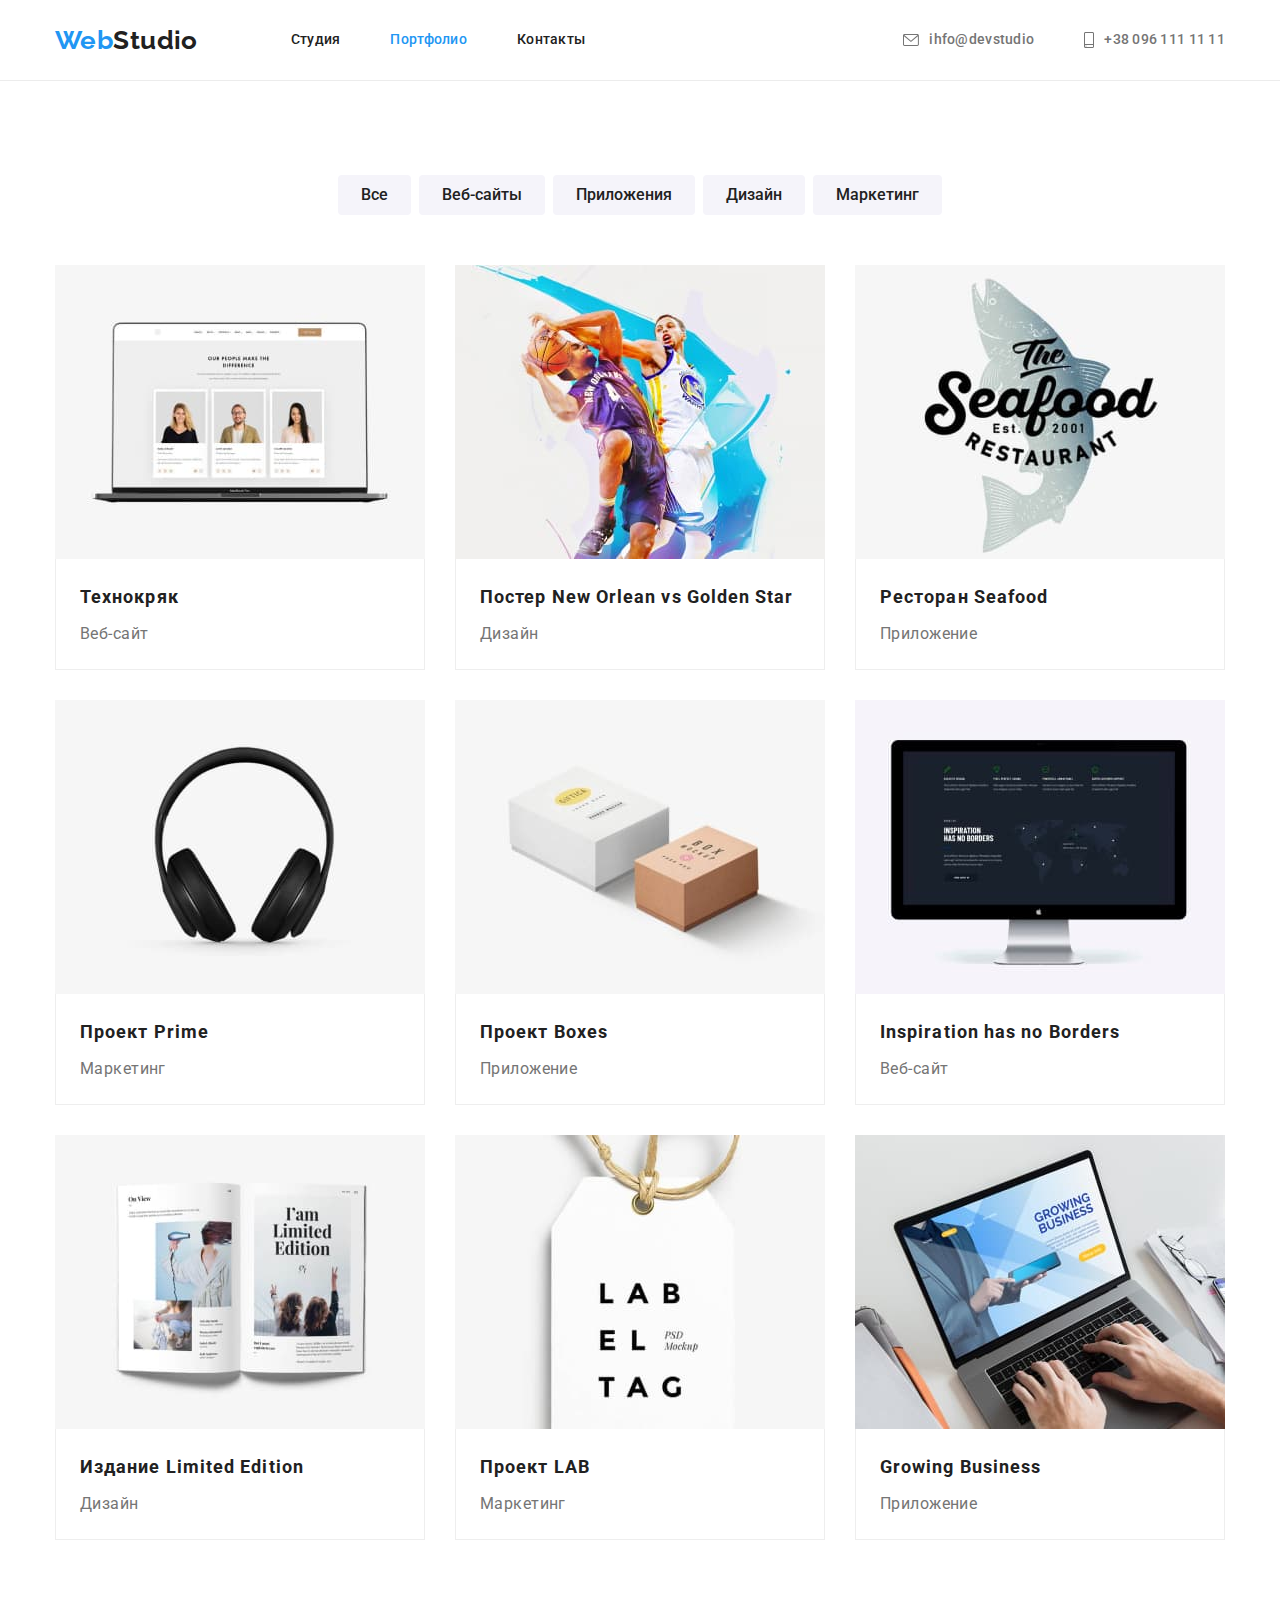
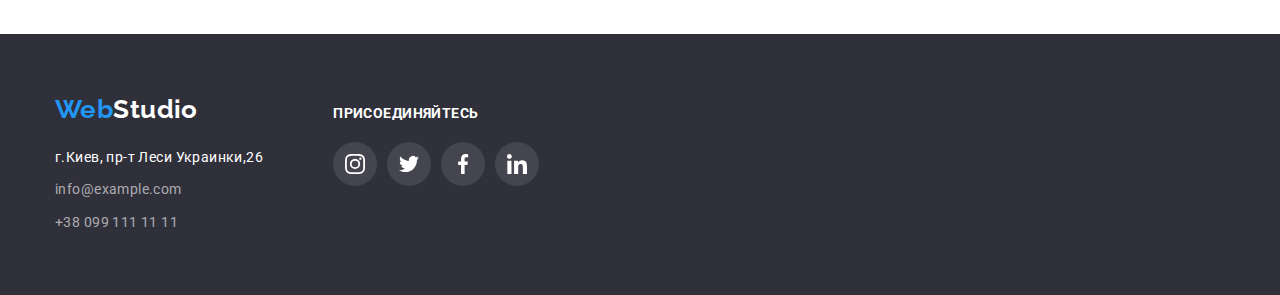
==== portfolio.html @ 52fa8c72 "копирует" ====
<!DOCTYPE html>
<html lang="ru">

<head>
    <meta charset="UTF-8">
    <meta http-equiv="X-UA-Compatible" content="IE=edge">
    <meta name="viewport" content="width=device-width, initial-scale=1.0">
    <title>Портфолио</title>
    <link rel="preconnect" href="https://fonts.gstatic.com">
    <link
        href="https://fonts.googleapis.com/css2?family=Raleway:wght@700&family=Roboto:wght@400;500;700;900&display=swap"
        rel="stylesheet">
        <link rel="stylesheet" href="https://cdnjs.cloudflare.com/ajax/libs/modern-normalize/1.0.0/modern-normalize.min.css">
    <link rel="stylesheet" href="./css/styles.css">
</head>

<body>

    <header class="page-header">
        <div class="container main-nav">
        <nav class="navigation">
            <a href="#" class="gen-logo">Web<span class="logo2">Studio</span></a>
            <ul class="site-nav list">
                <li class="nav-item"><a href="./index.html" class="link ">Студия</a></li>
                <li class="nav-item"><a href="#" class="link current">Портфолио</a></li>
                <li class="nav-item"><a href="#" class="link">Контакты</a></li>

            </ul>
        </nav>
        <div class="mini-icons">
            <ul class="contacts list">
                <li class="contact-item">
                    <a href="mailto:ihfo@devstudio" class="mini-icon link">
                        <svg class="contact-icon" width="16" height="12">
                            <use href="./images/icons.svg#icon-envelope">
                            </use>
                        </svg>
                        ihfo@devstudio</a>
                </li>
        
                <li class="contact-item">
                    <a href="tel:+380961111111" class="mini-icon link">
                        <svg class="contact-icon" width="10" height="16">
                            <use href="./images/icons.svg#icon-smartphone">
                            </use>
                        </svg>
                        +38 096 111 11 11</a>
                </li>
            </ul>
        </div>
        </div>
        </header>
    <main>
        <!--  -->
        
            <section class="section">
                <div class="container">
                <h2 hidden>Фильтр</h2>
                <ul class="filter list">
                    <li class="filter-btn"><button type="button" class="link">Все</button></li>
                    <li class="filter-btn"><button type="button" class="link">Веб-сайты</button></li>
                    <li class="filter-btn"><button type="button" class="link">Приложения</button></li>
                    <li class="filter-btn"><button type="button" class="link">Дизайн</button></li>
                    <li class="filter-btn"><button type="button" class="link">Маркетинг</button></li>
                </ul>
                <ul class="items list">
                    <li class="cards">
                        <article class="card-article">
                        <div class="card-thumb"> 
                             <img src="./images/website-laptop.jpg" alt="веб-сайт технокряк" width="370" height="294">
                        </div>
                        <div class="card-content">
                            <h3 class="item">Технокряк</h3>
                            <p class="item-text">Веб-сайт</p>
                        </div>
                        </article>
                    </li>

                    <li class="cards">
                        <article class="card-article">
                            <div class="card-thumb">
                              <img src="./images/design-poster.jpg" alt="дизайн постер" width="370" height="294">
                            </div>
                        <div class="card-content">
                        <h3 class="item">Постер New Orlean vs Golden Star</h3>
                        <p class="item-text">Дизайн</p>
                        </div>
                        </article>
                    </li>

                    <li class="cards">
                        <article class="card-article">
                            <div class="card-thumb">
                               <img src="./images/application-restaurant.jpg" alt="приложение ресторан" width="370" height="294">
                             </div>
                        <div class="card-content">
                        <h3 class="item">Ресторан Seafood</h3>
                        <p class="item-text">Приложение</p>
                        </div>
                        </article>
                    </li>
                    
                    <li class="cards">
                        <article class="card-article">
                            <div class="card-thumb">
                               <img src="./images/marketing-prime.jpg" alt="маркетинг прайм" width="370" height="294">
                           </div>
                        <div class="card-content">
                        <h3 class="item">Проект Prime</h3>
                        <p class="item-text">Маркетинг</p>
                        </div>
                        </article>
                    </li>

                    <li class="cards">
                        <article class="card-article">
                            <div class="card-thumb">
                             <img src="./images/application-boxes.jpg" alt="приложение коробки" width="370" height="294">
                          </div>
                        <div class="card-content">
                        <h3 class="item">Проект Boxes</h3>
                        <p class="item-text">Приложение</p>
                        </div>
                        </article>
                    </li>

                    <li class="cards">
                        <article class="card-article">
                            <div class="card-thumb">
                            <img src="./images/website-inspiration.jpg" alt="веб-сайт вдохновение" width="370" height="294">
                           </div>
                        <div class="card-content">
                        <h3 class="item">Inspiration has no Borders</h3>
                        <p class="item-text">Веб-сайт</p>
                       </div>
                       </article>
                    </li>

                    <li class="cards">
                        <article class="card-article">
                            <div class="card-thumb">
                              <img src="./images/design-limited.jpg" alt="дизайн издание" width="370" height="294">
                           </div>
                        <div class="card-content">
                        <h3 class="item">Издание Limited Edition</h3>
                        <p class="item-text">Дизайн</p>
                        </div>
                        </article>
                    </li>

                    <li class="cards">
                        <article class="card-article">
                            <div class="card-thumb">
                              <img src="./images/marketing-lab.jpg" alt="маркетинг лаб" width="370" height="294">
                           </div>
                        <div class="card-content">
                        <h3 class="item">Проект LAB</h3>
                        <p class="item-text">Маркетинг</p>
                        </div>
                        </article>
                    </li>
                    
                    <li class="cards">
                        <article class="card-article">
                            <div class="card-thumb">
                             <img src="./images/application-growing.jpg" alt="приложение бизнес" width="370" height="294">
                           </div>
                        <div class="card-content">
                        <h3 class="item">Growing Business</h3>
                        <p class="item-text">Приложение</p>
                        </div>
                        </article>
                    </li>
                </ul>
                </div>
            </section>
        
        <!--/  -->
    </main>
   
        <footer class="basement">
            <!-- contacts -->
                <div class="container main-footer">
                <section class="details">
                    <a href="#" class="gen-logo">Web<span class="logo3">Studio</span></a>
                    <address class="address-footer">
                        <p class="address"> г.Киев, пр-т Леси Украинки,26</p>
                        <ul class="detail list">
                            <li>
                                <a href="mailto:info@example.com" class="link">info@example.com</a>
                            </li>
                            <li>
                                <a href="tel:+380991111111" class="link">+38 099 111 11 11</a>
                            </li>
                        </ul>
                    </address>
                </section>
                <section class="join">
                    <h3 class="join-title">Присоединяйтесь</h3>
                    <ul class="join-list list">
                        <li class="join-links">
                            <a href="" class="link join-link" aria-label="Инстаграм">
                                <svg class="join-icon">
                                    <use href="./images/icons.svg#icon-instagram"></use>
                                </svg>
                            </a>
                        </li>
                        <li class="join-links">
                            <a href="" class="link join-link" aria-label="Твиттер">
                                <svg class="join-icon">
                                    <use href="./images/icons.svg#icon-twitter"></use>
                                </svg>
                            </a>
                        </li>
                        <li class="join-links">
                            <a href="" class="link join-link" aria-label="Фейсбук">
                                <svg class="join-icon">
                                    <use href="./images/icons.svg#icon-facebook"></use>
                                </svg>
                            </a>
                        </li>
                        <li class="join-links">
                            <a href="" class="link join-link" aria-label="Линкедин">
                                <svg class="join-icon">
                                    <use href="./images/icons.svg#icon-linkedin"></use>
                                </svg>
                            </a>
                        </li>
                    </ul>
                </section>
            </div>
            <!-- /contacts -->
        </footer>
   
</body>

</html>
---- css/styles.css ----
/* цвет основного текста #212121; */
/* вторичный цвет текста #757575; */
/* белый #FFFFFF; */
/* акцент синий #2196F3; */
/* контакты футер rgba(255, 255, 255, 0.6); */
/* основной цвет фона #FFFFFFF; */
/* вторичный цвет фона #2F303A;*/
/* дополнительный цвет фона #F5F4FA; */
:root {
  --primary-text-color: #757575;
  --title-text-color: #212121;
  --accent-color: #2196f3;
  --white-color: #ffffff;
  --background-color: #ffffff;
  --background-grey: #f5f4fa;
  --background-dark: #2f303a;
  --transparent-white: rgba(255, 255, 255, 0.6);
  --header-border: rgba(236, 236, 236, 1);
  --card-border: #EEEEEE;
  --icon-color: rgba(175, 177, 184, 1); 
}
body {
  color: var(--primary-text-color);
  background-color: var(--background-color);
  font-family: Roboto, sans-serif;
  font-size: 14px;
  line-height: 1.71;
  letter-spacing: 0.03em;
}

/* utilites */
.list {
  padding: 0;
  margin: 0;
  list-style: none;
}

img {
  display: block;
  }

.container {
  margin-left: auto;
  margin-right: auto;
  width: 1200px;
  padding-left: 15px;
  padding-right: 15px;
  }

/* page header */

.page-header {
background-color: var (var(--white-color));
border-bottom: 1px solid var(--header-border);
}

/* logo */
 .contacts .link:hover,
.contacts .link:focus {
color: var(--accent-color);

}
/* 
.contact-icon {
  
width: 16px;
height: 12px;
margin-right: 10px;

fill: var(--primary-text-color);
}

.contact-icon:hover {
fill: var(--accent-color);
}

.pro:hover{
  color: var(--accent-color);
  fill: var(--accent-color);
} */


.gen-logo {
  color: var(--accent-color);
  text-decoration: none;
  font-family: Raleway; sans-serif;
  font-weight: 700;
  font-size: 26px;
  line-height: 1.19;
}

.logo2 {
  color: var(--title-text-color);
}
.logo3 {
  color: var(--white-color);
}

 .main-nav {
  display: flex;
  align-items: center;
} 
.navigation {
  display:flex;
  align-items: center;
  
}


/* site nav */
.site-nav {
  display: flex;
  margin-left: 93px;
}

.site-nav .nav-item + .nav-item{
  margin-left: 50px;
}

.site-nav .link.current {
  color: var(--accent-color);
}
.site-nav .link {
  display: block;
  padding-top: 32px;
  padding-bottom: 32px;

  color: var(--title-text-color);
  font-weight: 500;
  font-size: 14px;
  line-height: 1.14;
  letter-spacing: 0.02em;
  text-decoration: none;
}

.site-nav .link:hover,
.site-nav .link:focus {
  color: var(--accent-color);
}

/* hero */
.hero {
  padding-top: 200px;
  padding-bottom: 200px;
  text-align: center;
  background-color: rgba(196,196,196,1);
  
  max-width: 1600px;
  margin-left: auto;
  margin-right: auto;
  background-image: linear-gradient( to right ,
  rgba(47, 48, 58, 0.4),
  rgba(47, 48, 58, 0.4) ) , 
  url("../images/background-hero.jpg");
  background-repeat: no-repeat;
  background-position: center;
  background-size: cover;
}

.hero-list {
  margin-top: 0;
  margin-bottom: 30px;
  
  color: var(--white-color);
  font-weight: 900;
  font-size: 44px;
  line-height: 1.36;
  letter-spacing: 0.06em;
}



/* feature list */
.features {
  display: flex;
 }

.features .feature-item {
  width: 270px;
  margin-right: 30px;
  }

.features .feature-item:nth-child(4n){
  margin-right: 0;
  }
.icon-block {
  display: flex;
  justify-content: center;
  align-items: center;
  border-radius: 4px;
  height: 120px;
  background-color:rgba(245,244,250,1);
}
.features-icon{
  
  width: 70px;
  height: 70px;
}
  
.images-do {
  display:flex;
}

.images-do .image-do + .image-do {
  margin-left: 30px;
}

.cadres {
  display: flex;
   }


.our-cadres {

  box-shadow: 0px 1px 3px rgba(0, 0, 0, 0.12),
   0px 1px 1px rgba(0, 0, 0, 0.14), 
   0px 2px 1px rgba(0, 0, 0, 0.2);
  border-radius: 0px 0px 4px 4px;
  filter: drop-shadow(0px 4px 4px rgba(0, 0, 0, 0.25));
  
  width: 270px;
  background-color: var(--background-color);
}
.cadres .our-cadres + .our-cadres {
  margin-left: 30px;
}

.cadres-content {
  padding-top: 30px;
  padding-bottom: 30px;
  padding-left: 30px;
  padding-right: 30px;
  }


/* section and team */
.section-title,
.teams-title,
.clients-title {
  margin-top: 0;
  margin-bottom: 50px;

  color: var(--title-text-color);

  font-weight: 700;
  font-size: 36px;
  line-height: 1.16;
  text-align: center;
}
/* team */
.section.team {
  background-color: var(--background-grey);
}
.team-title {
  text-align: center;
  margin-top: 0;
  margin-bottom: 0; 


  color: var(--title-text-color);
  font-weight: 500;
  font-size: 16px;
  line-height: 1.19;
}
.team-dsr {
  margin-top: 10px;
  margin-bottom: 0px; 

  font-size: 16px;
  line-height: 1.19;
  text-align: center;
}

.actions {
  display: flex;
  justify-content: center;
  margin-top: 16px;
  
}
.actions .bits:not(:last-child) {
  margin-right: 10px;
}

.action {
  display: flex;
  justify-content: center;
  align-items: center; 
  width: 44px;
  height: 44px;
  
  color: var(--icon-color)
}

.btn-icon {
  fill:currentColor;
  }

.action:hover,
.action:focus {
  border-radius: 50%;
  background-color: var(--accent-color);
  color: var(--white-color);
}


/* features */
.feature-list {
  padding-top: 94px;
}

.feature-list .title {
  margin-top: 30px;
  margin-bottom: 10px;

  color: var(--title-text-color);
  font-weight: 700;
  font-size: 14px;
  line-height: 1.14;
  letter-spacing: 0.03em;
  text-transform: uppercase;

 }
 
 .feature-item p {
   margin-top: 0;
   margin-bottom: 0;
 }

 .section {
   padding-top: 94px;
   padding-bottom: 94px;
 }

 
/* button */
.btn-primary {
  display: inline-block;
  border-radius: 4px;
  border: 1px solid transparent;
  padding: 10px 32px;
  min-width: 200px;
    
  color: var(--white-color);
  background-color: var(--accent-color);
  font-weight: 700;
  font-size: 16px;
  line-height: 1.87;
  letter-spacing: 0.06em;
  cursor: pointer;
}

.regular-clients {
  display: flex;
  }
.regular-box {
    width: calc((100% * 30px) / 6);
}
  
.regular-box + .regular-box {
  margin-left: 30px;
}
.regular-client-link {
  display: flex;
  width: 170px;
  height: 90px;
  padding: 0;
  border-width: 1px;
  border-style: solid;
  border-color: var(--icon-color);
  border-radius: 4px;

  justify-content: center;
  align-items: center;

  color: var(--icon-color) ;
}

.client-icon {  
  fill: currentColor;
}

.regular-client-link:hover,
.regular-client-link:focus {
  color: var(--accent-color);
  border-color: var(--accent-color);
}



/* footer */
.basement {
 background-color: var(--background-dark);
}

/* contacts */
.contacts {
display: flex;
margin-left:auto; 
}

.contacts .contact-item + .contact-item{
  margin-left: 50px;
}

.mini-icons {
  margin-left: auto;
}

.contacts .link {
   display: flex;
  align-items: center;

  color: var(--primary-text-color);
  font-weight: 500;
  font-size: 14px;
  line-height: 1.14;
  letter-spacing: 0.02em;
  text-decoration: none;
}
 .contact-icon {
  display: block;
  margin-right: 10px;
  background-size: contain;
  background-position: center;

  fill: currentColor;
} 

.contacts .link:hover,
.contacts .link:focus {
  color: var(--accent-color);
}


/* portfolio */
.filter .link {
  display: inline-block;
  padding: 6px 22px;
  border-radius: 4px;
  min-width: 73px;

  border: 1px solid transparent;

  color: var(--title-text-color);
  background-color: var(--background-grey);
  font-weight: 500;
  font-size: 16px;
  line-height: 1.62;
  text-align: center;
  cursor: pointer;
 
}

.filter .link:hover,
.filter .link:focus {
  color: var(--white-color);
  background-color: var(--accent-color);
  box-shadow: 0px 3px 1px rgba(0, 0, 0, 0.1), 
  0px 1px 2px rgba(0, 0, 0, 0.08),
  0px 2px 2px rgba(0, 0, 0, 0.12);
  filter: drop-shadow(0px 4px 4px rgba(0, 0, 0, 0.25));
    
}

.filter {
  display: flex;
  justify-content: center;
  margin-bottom: 50px;
  }

.filter .filter-btn + .filter-btn {
  margin-left: 8px;
}

/* Items */

.items {
 display: flex;
 flex-wrap: wrap;
 }

.items > .cards {
  flex-basis: calc(100% / 3 - 30px);
  margin-right: 30px;
  margin-bottom: 30px;
  }

.items .cards:nth-child(3n){
  margin-right: 0;
  }

.items .cards:nth-last-child(-n + 3) {
  margin-bottom: 0;
}  

.card-content{
  padding: 20px 24px ;
  background: var(--white-color);
  box-sizing: border-box;
  
  border-right-width: 1px;
  border-right-style: solid;
  border-right-color: var(--card-border);
  
  border-bottom-width: 1px;
  border-bottom-style: solid;
  border-bottom-color: var(--card-border);
  
  border-left-width: 1px;
  border-left-style: solid;
  border-left-color: var(--card-border);
  
}

.card-content .item {
  margin-top: 0;
  margin-bottom: 0;
  
  color: var(--title-text-color);
  font-weight: 700;
  font-size: 18px;
  line-height: 2;
  letter-spacing: 0.06em;
}
.card-content .item-text {
  margin-top: 4px;
  margin-bottom: 0px;
    
  font-size: 16px;
  line-height: 1.87;
}

.items .cards:hover
{
  cursor: pointer;
  box-shadow: 0px 1px 1px rgba(0, 0, 0, 0.12), 
  0px 4px 4px rgba(0, 0, 0, 0.06), 
  1px 4px 6px rgba(0, 0, 0, 0.16);
  

}

.detail .link {
  display: flex;
   
  font-style: normal;
  font-size: 14px;
  line-height: 1.71;
  letter-spacing: 0.03em;
  color: var(--transparent-white);
  text-decoration: none;
}

.detail .link:hover,
.detail .link:focus {
  color: var(--accent-color);
}

.detail .link:last-child(2n) {
  padding-bottom: 60px;
}

.detail {
  margin-top: 9px;
}
.detail li:last-child {
  margin-top: 9px;
}

.address {
  margin-top: 0;
  margin-bottom: 0;

  font-style: normal;
  color: var(--white-color);
  font-size: 14px;
  line-height: 1.71;
}

.address-footer {
  margin-top: 20px;
}

.main-footer {
  display: flex;
  padding-top: 60px;
  padding-bottom: 60px;
  align-items: baseline;
}
/* Join */
.join-title {
  
  font-weight: 700;
  font-size: 14px;
  line-height: 1.14;
  text-transform: uppercase;
  margin-bottom: 20px;
  margin-top: 0;
  color: var(--white-color);
}

.join-list {
  display: flex;
  }
  .join {
    margin-left: 70px;
  }

.join-links+.join-links {
  margin-left: 10px;
}

.join-link {
  display: flex;
  justify-content: center;
  align-items: center;
  width: 44px;
  height: 44px;
  border-radius: 50%; 

  background-color: rgba(255, 255, 255, 0.1);
  color: var(--white-color);
}

.join-icon {
  width: 20px;
  height: 20px;
  fill: currentColor;
}

.join-link:hover,
.join-link:focus {
  background-color: var(--accent-color);
}
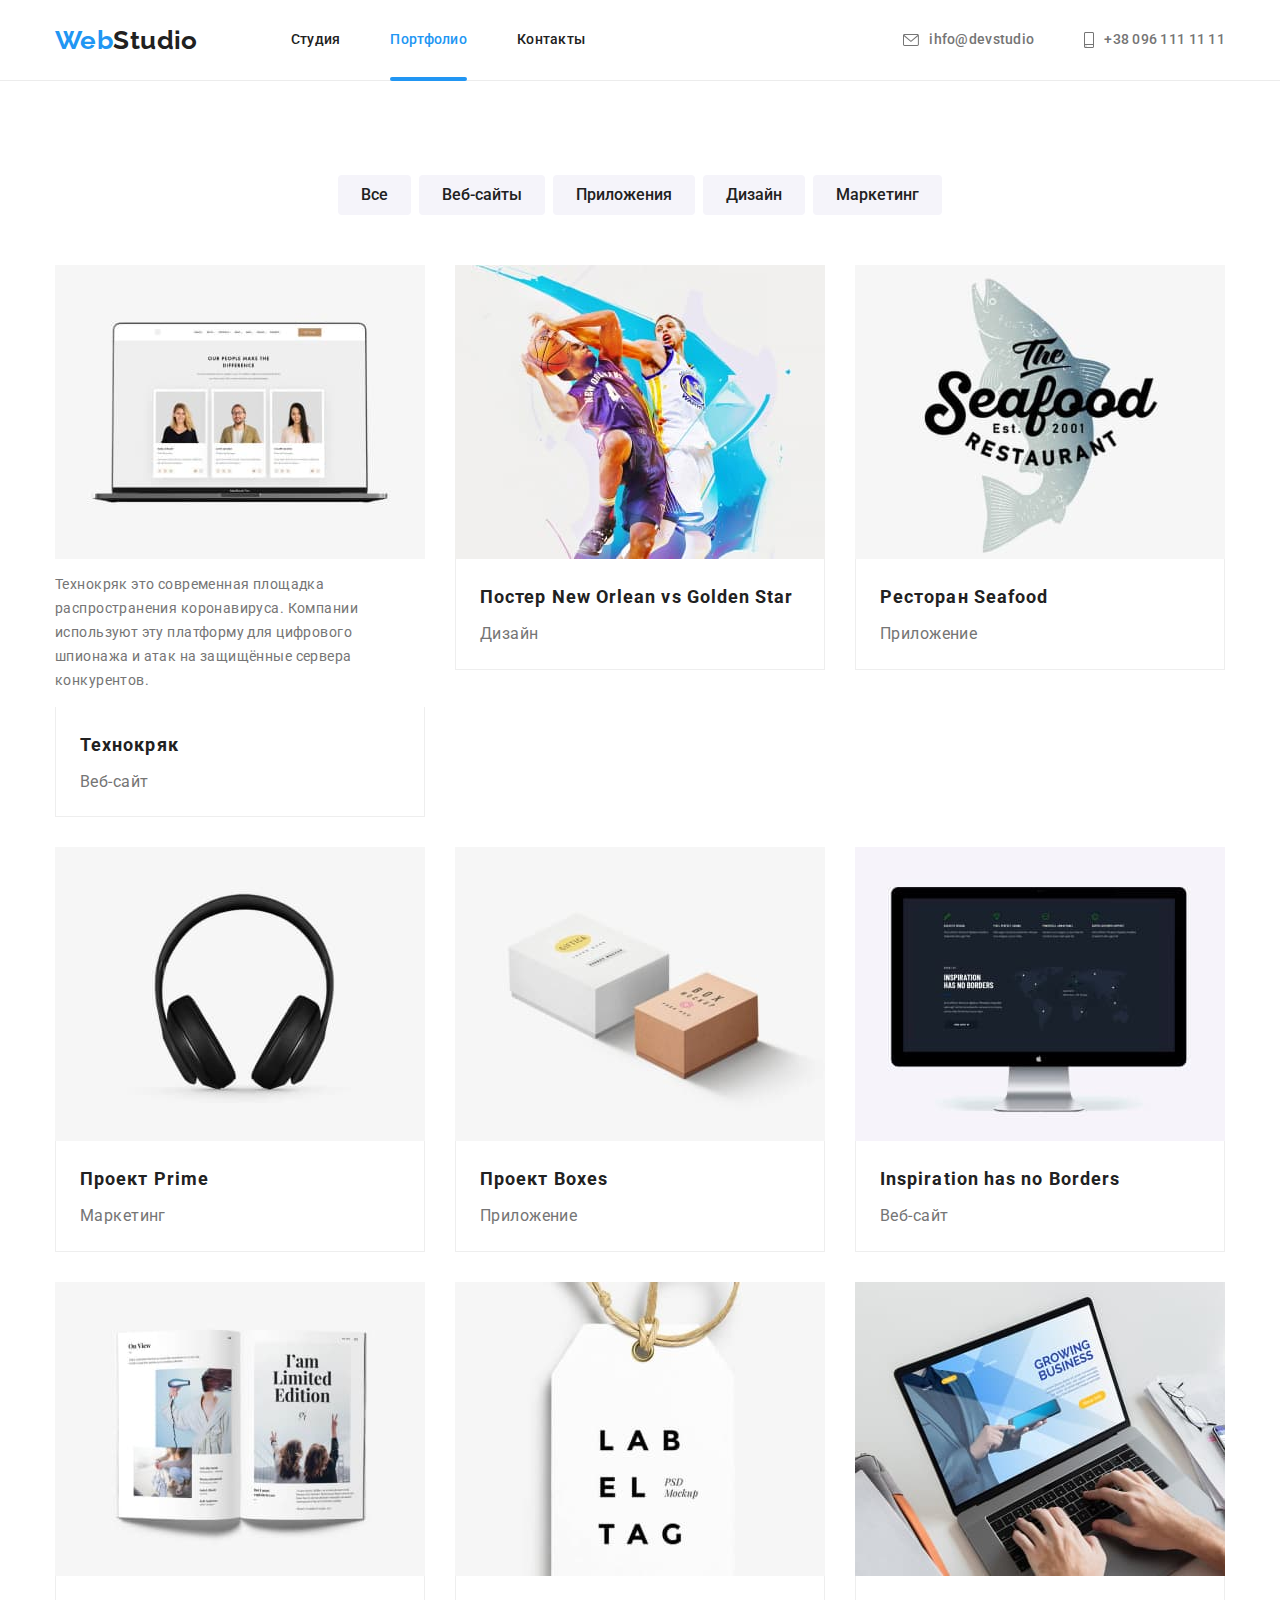
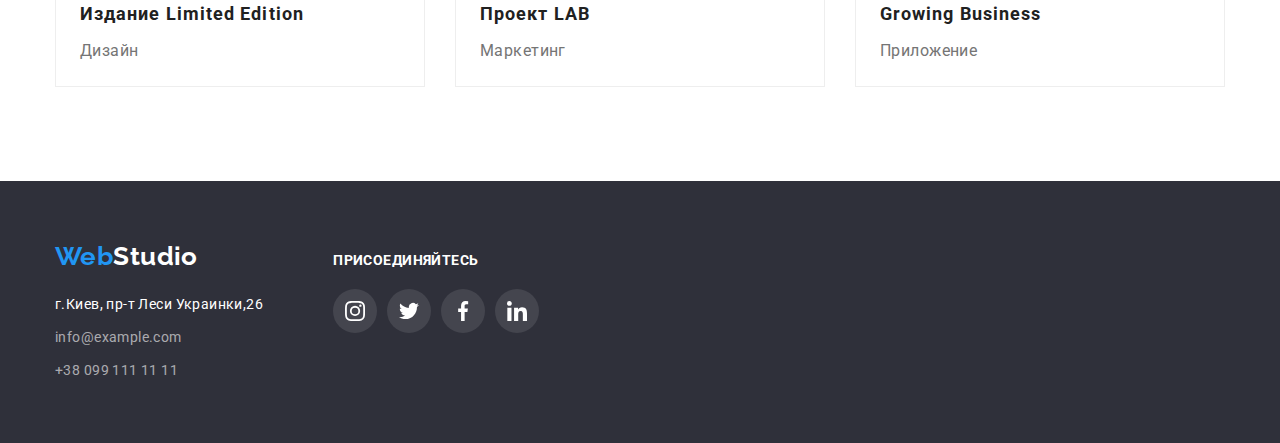
==== commit 48a5bea3: "добавляет анимацию" ====
--- a/portfolio.html
+++ b/portfolio.html
@@ -68,6 +68,8 @@
                         <article class="card-article">
                         <div class="card-thumb"> 
                              <img src="./images/website-laptop.jpg" alt="веб-сайт технокряк" width="370" height="294">
+                             <p class="descriprion">Технокряк это современная площадка распространения коронавируса. Компании используют эту платформу для цифрового
+                                шпионажа и атак на защищённые сервера конкурентов.</p>
                         </div>
                         <div class="card-content">
                             <h3 class="item">Технокряк</h3>
--- a/css/styles.css
+++ b/css/styles.css
@@ -51,8 +51,11 @@
 
 .page-header {
 background-color: var (var(--white-color));
-border-bottom: 1px solid var(--header-border);
-}
+border-bottom: 1px solid var(--header-border); 
+}
+
+
+
 
 /* logo */
  .contacts .link:hover,
@@ -60,24 +63,6 @@
 color: var(--accent-color);
 
 }
-/* 
-.contact-icon {
-  
-width: 16px;
-height: 12px;
-margin-right: 10px;
-
-fill: var(--primary-text-color);
-}
-
-.contact-icon:hover {
-fill: var(--accent-color);
-}
-
-.pro:hover{
-  color: var(--accent-color);
-  fill: var(--accent-color);
-} */
 
 
 .gen-logo {
@@ -109,6 +94,7 @@
 
 /* site nav */
 .site-nav {
+  
   display: flex;
   margin-left: 93px;
 }
@@ -119,7 +105,25 @@
 
 .site-nav .link.current {
   color: var(--accent-color);
-}
+  position: relative;  
+ 
+}
+
+.site-nav .link.current::after {
+  content: "";
+  position: absolute; 
+  left: 0;
+  bottom: -1px;
+
+  display: block;
+  width: 100%;
+  height: 4px;
+  background-color: var(--accent-color);
+  border-radius: 2px;
+
+}
+
+
 .site-nav .link {
   display: block;
   padding-top: 32px;
@@ -131,6 +135,8 @@
   line-height: 1.14;
   letter-spacing: 0.02em;
   text-decoration: none;
+
+  transition: color 250ms cubic-bezier(0.4, 0, 0.2, 1);
 }
 
 .site-nav .link:hover,
@@ -198,12 +204,42 @@
 }
   
 .images-do {
+ 
   display:flex;
 }
 
 .images-do .image-do + .image-do {
   margin-left: 30px;
 }
+
+.image-box {
+ position: relative;
+}
+
+.title-do {
+position: absolute;
+display: flex;
+justify-content: center;
+align-items: center;
+left: 0;
+bottom: 0;
+
+width: 100%;
+height: 70px;
+margin: 0;
+padding: 0;
+
+font-weight: 700;
+line-height: 1.14;
+text-align: center;
+text-transform: uppercase;
+
+color: var(--white-color) ;
+background-color: rgba(47, 48, 58, 0.8);
+}
+
+
+/* cadres */
 
 .cadres {
   display: flex;
@@ -288,11 +324,16 @@
   width: 44px;
   height: 44px;
   
-  color: var(--icon-color)
+  color: var(--icon-color);
+
+  transition: color 250ms cubic-bezier(0.4, 0, 0.2, 1),
+   background-color 250ms cubic-bezier(0.4, 0, 0.2, 1),
+   border-radius 250ms cubic-bezier(0.4, 0, 0.2, 1); 
 }
 
 .btn-icon {
   fill:currentColor;
+
   }
 
 .action:hover,
@@ -373,6 +414,9 @@
   align-items: center;
 
   color: var(--icon-color) ;
+
+  transition: color 250ms cubic-bezier(0.4, 0, 0.2, 1),
+      border-radius 250ms cubic-bezier(0.4, 0, 0.2, 1); 
 }
 
 .client-icon {  
@@ -416,6 +460,8 @@
   line-height: 1.14;
   letter-spacing: 0.02em;
   text-decoration: none;
+
+  transition: color 250ms cubic-bezier(0.4, 0, 0.2, 1);
 }
  .contact-icon {
   display: block;
@@ -424,6 +470,7 @@
   background-position: center;
 
   fill: currentColor;
+ 
 } 
 
 .contacts .link:hover,
@@ -448,6 +495,11 @@
   line-height: 1.62;
   text-align: center;
   cursor: pointer;
+
+  transition: color 250ms cubic-bezier(0.4, 0, 0.2, 1),
+   background-color 250ms cubic-bezier(0.4, 0, 0.2, 1),
+   border-radius 250ms cubic-bezier(0.4, 0, 0.2, 1),
+   box-shadow  250ms cubic-bezier(0.4, 0, 0.2, 1);
  
 }
 
@@ -483,6 +535,9 @@
   flex-basis: calc(100% / 3 - 30px);
   margin-right: 30px;
   margin-bottom: 30px;
+
+  transition: box-shadow 250ms cubic-bezier(0.4, 0, 0.2, 1),
+    border-radius 250ms cubic-bezier(0.4, 0, 0.2, 1);
   }
 
 .items .cards:nth-child(3n){
@@ -620,6 +675,10 @@
 
   background-color: rgba(255, 255, 255, 0.1);
   color: var(--white-color);
+
+  transition: color 250ms cubic-bezier(0.4, 0, 0.2, 1),
+   background-color 250ms cubic-bezier(0.4, 0, 0.2, 1),
+   border-radius 250ms cubic-bezier(0.4, 0, 0.2, 1); 
 }
 
 .join-icon {
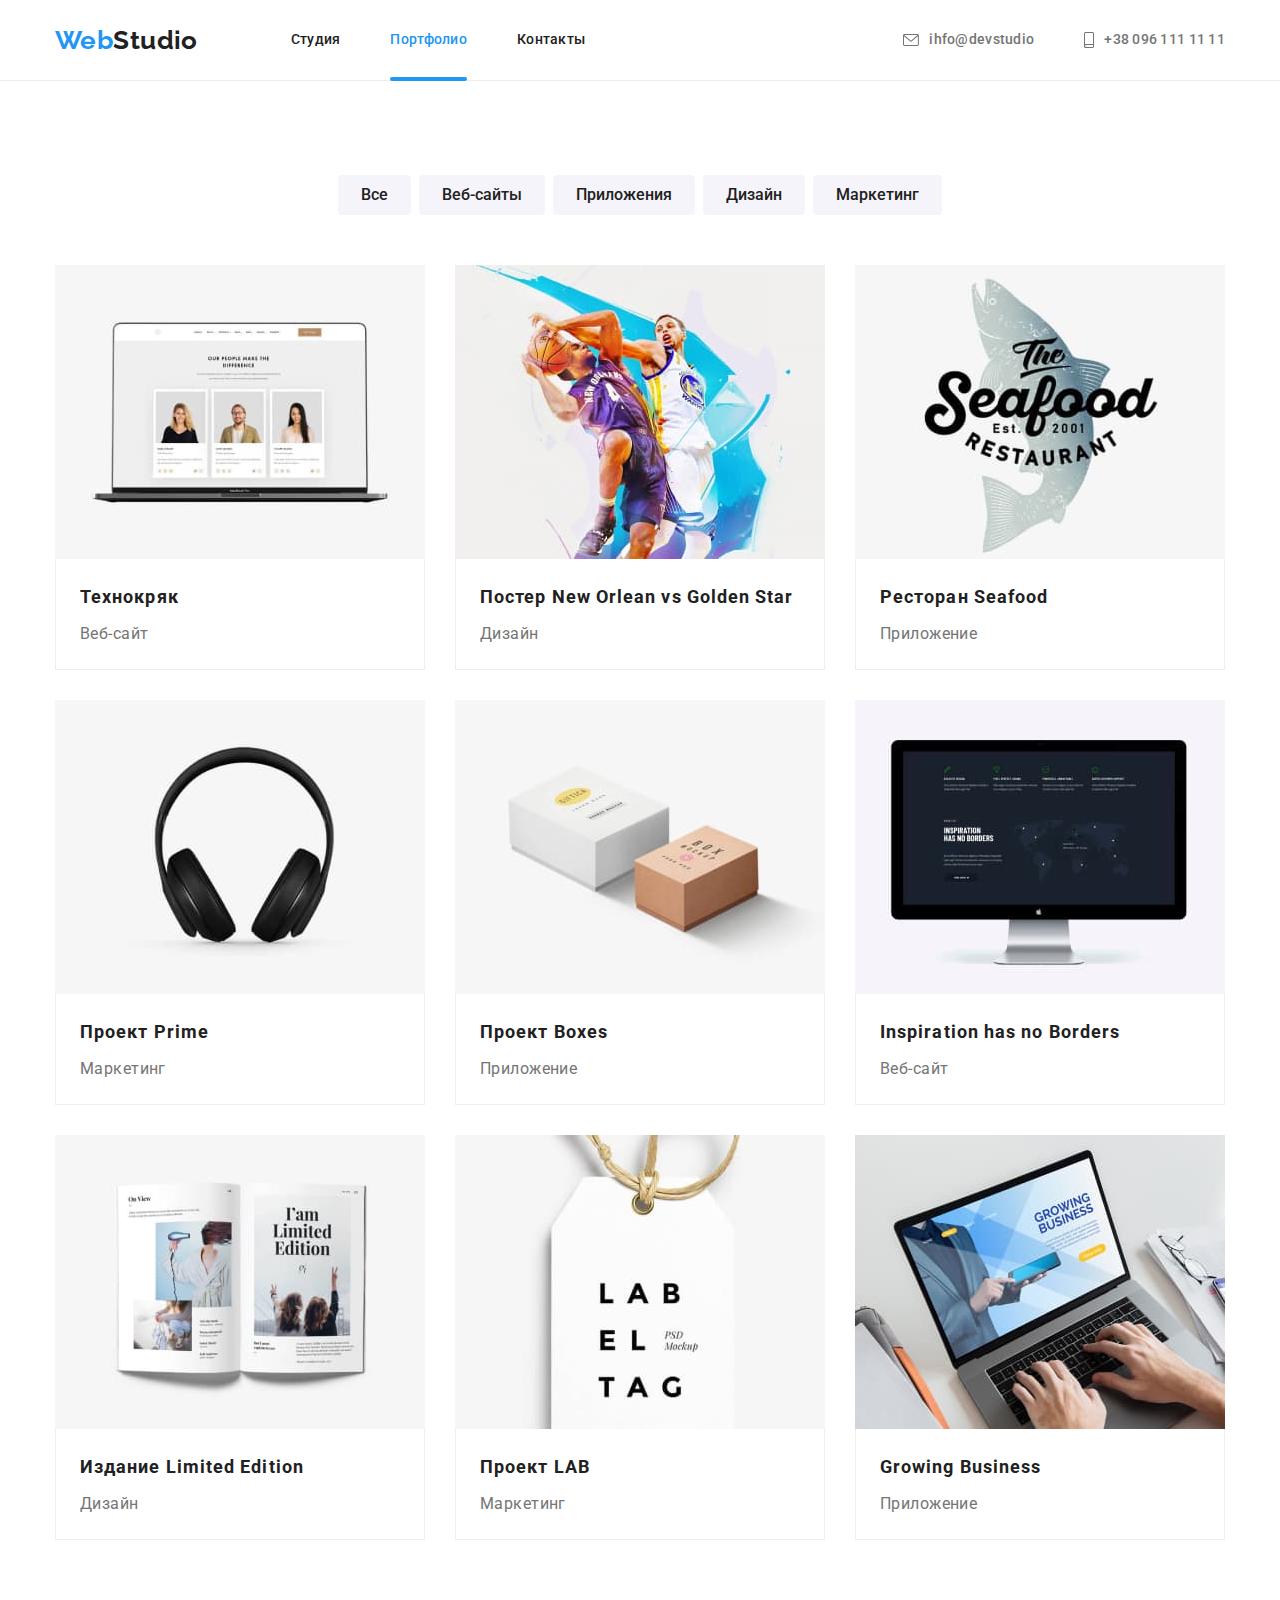
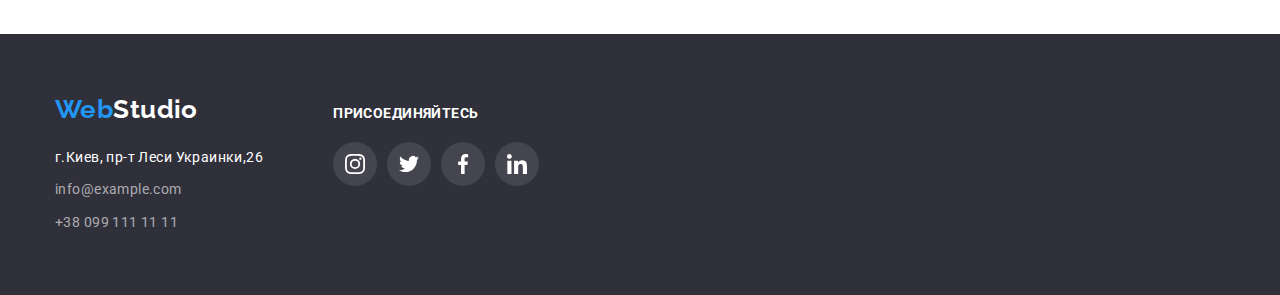
==== commit 1ac47906: "добавляет надпись" ====
--- a/portfolio.html
+++ b/portfolio.html
@@ -68,7 +68,7 @@
                         <article class="card-article">
                         <div class="card-thumb"> 
                              <img src="./images/website-laptop.jpg" alt="веб-сайт технокряк" width="370" height="294">
-                             <p class="descriprion">Технокряк это современная площадка распространения коронавируса. Компании используют эту платформу для цифрового
+                             <p class="description">Технокряк это современная площадка распространения коронавируса. Компании используют эту платформу для цифрового
                                 шпионажа и атак на защищённые сервера конкурентов.</p>
                         </div>
                         <div class="card-content">
@@ -82,6 +82,9 @@
                         <article class="card-article">
                             <div class="card-thumb">
                               <img src="./images/design-poster.jpg" alt="дизайн постер" width="370" height="294">
+                            <p class="description">Технокряк это современная площадка распространения коронавируса. Компании используют эту
+                                платформу для цифрового
+                                шпионажа и атак на защищённые сервера конкурентов.</p>
                             </div>
                         <div class="card-content">
                         <h3 class="item">Постер New Orlean vs Golden Star</h3>
@@ -94,7 +97,10 @@
                         <article class="card-article">
                             <div class="card-thumb">
                                <img src="./images/application-restaurant.jpg" alt="приложение ресторан" width="370" height="294">
-                             </div>
+                            <p class="description">Технокряк это современная площадка распространения коронавируса. Компании используют эту
+                                платформу для цифрового
+                                шпионажа и атак на защищённые сервера конкурентов.</p>
+                            </div>
                         <div class="card-content">
                         <h3 class="item">Ресторан Seafood</h3>
                         <p class="item-text">Приложение</p>
@@ -106,7 +112,10 @@
                         <article class="card-article">
                             <div class="card-thumb">
                                <img src="./images/marketing-prime.jpg" alt="маркетинг прайм" width="370" height="294">
-                           </div>
+                                <p class="description">Технокряк это современная площадка распространения коронавируса. Компании используют эту
+                                    платформу для цифрового
+                                    шпионажа и атак на защищённые сервера конкурентов.</p>
+                            </div>
                         <div class="card-content">
                         <h3 class="item">Проект Prime</h3>
                         <p class="item-text">Маркетинг</p>
@@ -118,7 +127,10 @@
                         <article class="card-article">
                             <div class="card-thumb">
                              <img src="./images/application-boxes.jpg" alt="приложение коробки" width="370" height="294">
-                          </div>
+                                <p class="description">Технокряк это современная площадка распространения коронавируса. Компании используют эту
+                                    платформу для цифрового
+                                    шпионажа и атак на защищённые сервера конкурентов.</p>
+                            </div>
                         <div class="card-content">
                         <h3 class="item">Проект Boxes</h3>
                         <p class="item-text">Приложение</p>
@@ -130,7 +142,10 @@
                         <article class="card-article">
                             <div class="card-thumb">
                             <img src="./images/website-inspiration.jpg" alt="веб-сайт вдохновение" width="370" height="294">
-                           </div>
+                                 <p class="description">Технокряк это современная площадка распространения коронавируса. Компании используют эту
+                            платформу для цифрового
+                            шпионажа и атак на защищённые сервера конкурентов.</p>
+                        </div>
                         <div class="card-content">
                         <h3 class="item">Inspiration has no Borders</h3>
                         <p class="item-text">Веб-сайт</p>
@@ -142,7 +157,10 @@
                         <article class="card-article">
                             <div class="card-thumb">
                               <img src="./images/design-limited.jpg" alt="дизайн издание" width="370" height="294">
-                           </div>
+                             <p class="description">Технокряк это современная площадка распространения коронавируса. Компании используют эту
+                            платформу для цифрового
+                            шпионажа и атак на защищённые сервера конкурентов.</p>
+                            </div>
                         <div class="card-content">
                         <h3 class="item">Издание Limited Edition</h3>
                         <p class="item-text">Дизайн</p>
@@ -154,11 +172,15 @@
                         <article class="card-article">
                             <div class="card-thumb">
                               <img src="./images/marketing-lab.jpg" alt="маркетинг лаб" width="370" height="294">
-                           </div>
+                            <p class="description">Технокряк это современная площадка распространения коронавируса. Компании используют эту
+                                платформу для цифрового
+                                шпионажа и атак на защищённые сервера конкурентов.</p>
+                            </div>
                         <div class="card-content">
                         <h3 class="item">Проект LAB</h3>
                         <p class="item-text">Маркетинг</p>
-                        </div>
+                         
+                    </div>
                         </article>
                     </li>
                     
@@ -166,7 +188,10 @@
                         <article class="card-article">
                             <div class="card-thumb">
                              <img src="./images/application-growing.jpg" alt="приложение бизнес" width="370" height="294">
-                           </div>
+                             <p class="description">Технокряк это современная площадка распространения коронавируса. Компании используют эту
+                            платформу для цифрового
+                            шпионажа и атак на защищённые сервера конкурентов.</p>
+                            </div>
                         <div class="card-content">
                         <h3 class="item">Growing Business</h3>
                         <p class="item-text">Приложение</p>
--- a/css/styles.css
+++ b/css/styles.css
@@ -548,6 +548,44 @@
   margin-bottom: 0;
 }  
 
+.card-thumb {
+  position: relative;
+  overflow: hidden;
+}
+
+
+.description {
+  display: flex;
+  justify-content: center;
+  align-items: center;
+
+  bottom: 0;
+  left: 0;
+  position: absolute; 
+  margin: 0;
+  padding: 63px 24px;
+
+  width: 100%;
+  height: 100%;
+  font-size: 18px;
+  line-height: 1.55;
+
+  transform: translateY(100%);
+  transition: transform 250ms cubic-bezier(0.4, 0, 0.2, 1);
+  
+
+  background-color: rgba(33, 150, 243, 0.9);
+   color: var(--white-color); 
+  
+}
+
+.items .cards:hover .description  {
+  transform: translateY(0);
+}
+
+
+
+
 .card-content{
   padding: 20px 24px ;
   background: var(--white-color);
